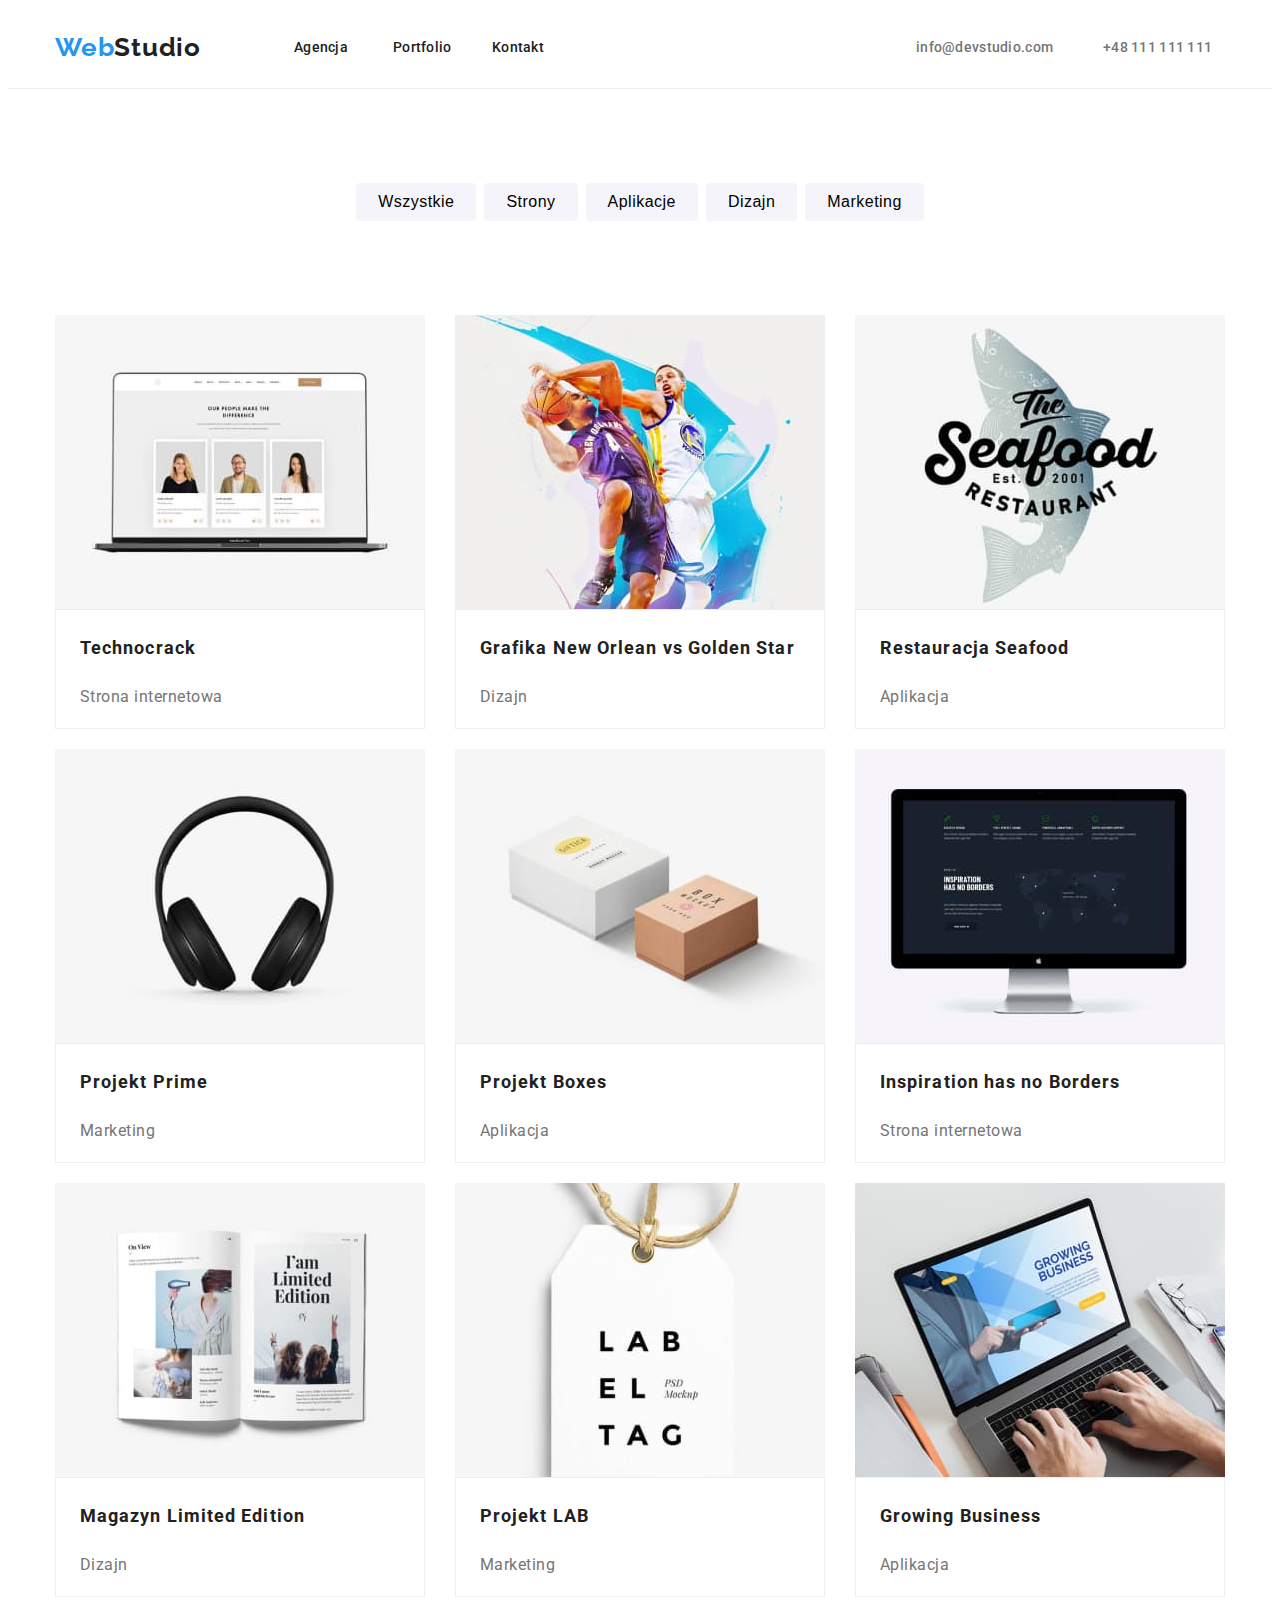
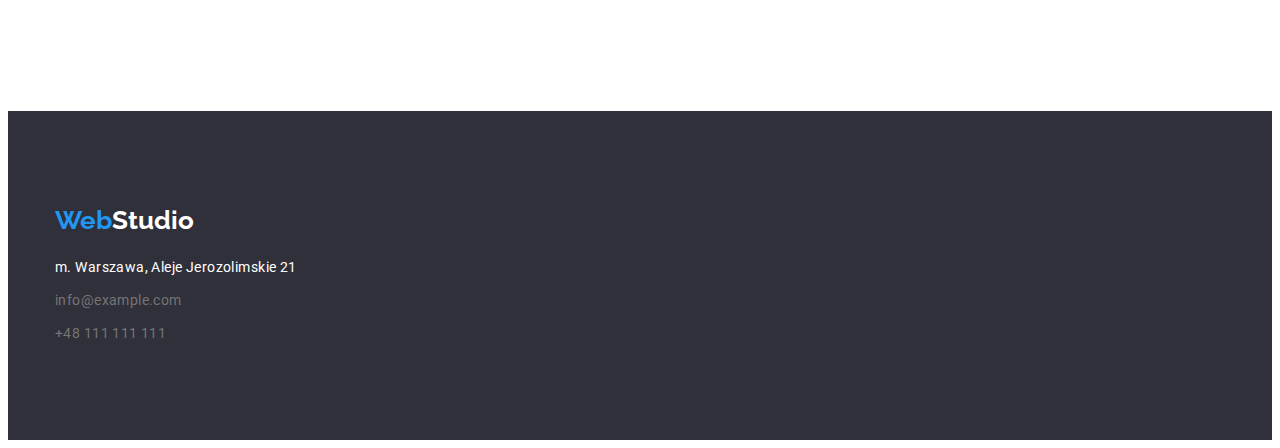
==== portfolio.html @ 7b8613ba "homework #4" ====
<!DOCTYPE html>
<html lang="pl">

<head>
    <meta charset="UTF-8" />
    <meta name="description" content="efektywne rozwiązania dla waszego biznesu" />
    <link rel="stylesheet" href="css/styles.css" />
    <link rel="preconnect" href="https://fonts.googleapis.com">
    <link rel="preconnect" href="https://fonts.gstatic.com" crossorigin>
    <link
        href="https://fonts.googleapis.com/css2?family=Raleway:wght@700&family=Roboto:wght@400;500;700;900&display=swap"
        rel="stylesheet">
    <title>WebStudio</title>
</head>

<body>
    <header class="header">
        <div class="container">
        <a class="logo-up link" href="index.html"><span class="logo-color">Web</span>Studio</a>
        <nav class="navigation">
            <ul class="menu-navigation">
                <li class="navigation-list-item">
                    <a class="menu-agency link" href="./index.html">Agencja</a>
                </li>
                <li class="navigation-list-item">
                    <a class="menu-portfolio link" href="./portfolio.html">Portfolio</a>
                </li>
                <li class="navigation-list-item">
                    <a class="menu-contact link" href="#">Kontakt</a>
                </li>
            </ul>
        </nav>
        <ul class="contact">
            <li><a class="contact-mail link" href="mailto:info@devstudio.com">info@devstudio.com</a></li>
            <li><a class="contact-tel link" href="tel:+48111111111">+48 111 111 111</a></li>
        </ul>
        </div>
    </header>
    <main>
        <section class="section btn-list">
            <div class="container">
            <ul class="button-list">
                <li class="button-list-item">
                    <button type="button" class="button-nav">Wszystkie</button>
                </li>
                <li class="button-list-item">
                    <button type="button" class="button-nav">Strony</button>
                </li>
                <li class="button-list-item">
                    <button type="button" class="button-nav">Aplikacje</button>
                </li>
                <li class="button-list-item">
                    <button type="button" class="button-nav">Dizajn</button>
                </li>
                <li class="button-list-item">
                    <button type="button" class="button-nav">Marketing</button>
                </li>
            </ul>
            </div>
        </section>

        <section class="section pic-list">
            <div class="container">
            <ul class="picture-list">
                <li class="picture-list-item">
                    <figure class="picture-list-card">
                        <img src="images/ourpeople.jpg" alt="ourpeople" width="370" height="294" />
                        <figcaption class="picture-title">Technocrack
                        <p class="picture-description">Strona internetowa</p>
                        </figcaption>
                    </figure>
                </li>
                <li class="picture-list">
                    <figure class="picture-list-card">
                        <img src="images/basketball.jpg" alt="basketball" width="370" height="294" />
                        <figcaption class="picture-title">Grafika New Orlean vs Golden Star
                        <p class="picture-description">Dizajn</p>
                        </figcaption>
                    </figure>
                </li>
                <li class="picture-list-item">
                    <figure class="picture-list-card">
                        <img src="images/seafood.jpg" alt="seafood" width="370" height="294" />
                        <figcaption class="picture-title">Restauracja Seafood
                        <p class="picture-description">Aplikacja</p>
                        </figcaption>
                    </figure>
                </li>
                <li class="picture-list-item">
                    <figure class="picture-list-card">
                        <img src="images/headphones.jpg" alt="headphones" width="370" height="294" />
                        <figcaption class="picture-title">Projekt Prime
                        <p class="picture-description">Marketing</p>
                        </figcaption>
                    </figure>
                </li>
                <li class="picture-list-item">
                    <figure class="picture-list-card">
                        <img src="images/boxes.jpg" alt="boxes" width="370" height="294" />
                        <figcaption class="picture-title">Projekt Boxes
                        <p class="picture-description">Aplikacja</p>
                        </figcaption>
                    </figure>
                </li>
                <li class="picture-list-item">
                    <figure class="picture-list-card">
                        <img src="images/monitor.jpg" alt="monitor" width="370" height="294" />
                        <figcaption class="picture-title">Inspiration has no Borders
                        <p class="picture-description">Strona internetowa</p>
                        </figcaption>
                    </figure>
                </li>
                <li class="picture-list-item">
                    <figure class="picture-list-card">
                        <img src="images/book.jpg" alt="book" width="370" height="294" />
                        <figcaption class="picture-title">Magazyn Limited Edition
                        <p class="picture-description">Dizajn</p>
                        </figcaption>
                    </figure>
                </li>
                <li class="picture-list-item">
                    <figure class="picture-list-card">
                        <img src="images/label.jpg" alt="label" width="370" height="294" />
                        <figcaption class="picture-title">Projekt LAB
                        <p class="picture-description">Marketing</p>
                        </figcaption>
                    </figure>
                </li>
                <li class="picture-list-item">
                    <figure class="picture-list-card">
                        <img src="images/typing.jpg" alt="typing" width="370" height="294" />
                        <figcaption class="picture-title">Growing Business
                        <p class="picture-description">Aplikacja</p>
                        </figcaption>
                    </figure>
                </li>
            </ul>
            </div>
        </section>
    </main>

    <footer class="footer section">
        <div class="container">
            <a href="index.html" class="logo-footer link">Web<span class="logo-color-footer">Studio</span></a>
            <address class="address">
                <ul class="address-list">
                    <li class="address-list-item">
                        <a class="address-list-nav link" href="https://goo.gl/maps/619juSkMD81R4xED9" target="_blank">m.
                            Warszawa, Aleje Jerozolimskie 21</a>
                    </li>
                    <li class="address-list-item">
                        <a class="address-list-mail link" href="mailto:info@example.com">info@example.com</a>
                    </li>
                    <li class="address-list-item">
                        <a class="address-list-tel link" href="tel:+48111111111">+48 111 111 111</a>
                    </li>
        </address>
    </footer>
</body>

</html>
---- css/styles.css ----
*,
*::before,
*::after {
  box-sizing: border-box;
}

:root {
  --main-font: 'Roboto', sans-serif;
  --secondary-font: 'Raleway', sans-serif;
  --main-color: #212121;
  --blue-color: #2196f3;
  --grey-color: #757575;
  --white-color: #ffffff;
  --header-border: #ececec;
  --title-background: #2f303a;
  --crew-background: #f5f4fa;
  --button-list-item-color: #f5f4fa;
  --picture-list-card-border: #eeeeee;
}

body {
  font-family: var(--main-font);
  color: var(--main-color);
}

figure {
  margin: 0;
  padding: 0;
  margin-block-start: 0;
  margin-block-end: 0;
  margin-inline-start: 0;
  margin-inline-end:0;
}

img {
  display: block;
}

h1,
h2,
h3 {
  margin: 0;
}

ul {
  margin: 0;
  padding: 0;
}

p {
  padding: 0;
}

.link {
  text-decoration: none;
}

.link:hover,
.link:focus {
  color: var(--blue-color);
}

.container {
  width: 1200px;
  padding: 0 15px;
  margin: 0 auto;
  align-items: center;
}

.section {
  padding-top: 94px;
  padding-bottom: 94px;
}

/* header */

.header {
  border-bottom: 1px solid var(--header-border);
}

.header .container {
  display: flex;
  background: var(--white-color);
}

.logo-up {
  padding-right: 93px;
  padding-top: 24px;
  padding-bottom: 25px;
  font-family: var(--secondary-font);
  font-weight: 700;
  font-size: 26px;
  line-height: 1.19;
  letter-spacing: 0.03em;
  color: var(--main-color);
}

.logo-color {
  color: var(--blue-color);
}

.menu-navigation {
  display: flex;
  padding-top: 32px;
  padding-bottom: 32px;
  list-style: none;
}

.navigation-list-item {
  width: 53px;
  height: 16px;
  font-weight: 500;
  font-size: 14px;
  line-height: 1.14;
  letter-spacing: 0.02em;
}

.navigation-list-item:not(:last-child) {
  margin-right: 46px;
}

.menu-agency,
.menu-portfolio,
.menu-contact {
  color: var(--main-color);
}

.contact {
  display: flex;
  list-style: none;
  font-weight: 500;
  font-size: 14px;
  line-height: 1.14;
}

.contact-mail {
  padding-top: 24px;
  padding-bottom: 25px;
  padding-left: 371px;
  width: 135px;
  height: 16px;
  letter-spacing: 0.02em;
  color: var(--grey-color);
}

.contact-tel {
  padding-left: 50px;
  width: 110px;
  height: 16px;
  letter-spacing: 0.02em;
  color: var(--grey-color);
}

/* header-end */

/* main */

.title {
  padding-top: 200px;
  padding-bottom: 200px;
  display: flex;
  flex-direction: column;
  background: var(--title-background);
}

.title-info {
  width: 696px;
  padding-bottom: 30px;
  margin-left: 252px;
  font-weight: 900;
  font-size: 44px;
  line-height: 1.36;
  text-align: center;
  letter-spacing: 0.06em;
  text-transform: uppercase;
  color: var(--white-color);
}

.order-button {
  width: 200px;
  height: 50px;
  margin-left: 500px;
  align-items: center;
  color: var(--white-color);
  background: var(--blue-color);
  box-shadow: 0px 4px 4px rgba(0, 0, 0, 0.15);
  border-radius: 4px;
  font-weight: 700;
  font-size: 16px;
  line-height: 1.87;
  letter-spacing: 0.06em;
  cursor: pointer;
}

.order-button:focus {
  color: var(--white-color);
}

/* main-end */

/* lorem */

.lorem-list {
  margin-left: -10px;
  margin-right: 10px;
  display: flex;
}

.lorem-list {
  list-style: none;
}

.lorem-list-title {
  font-weight: 700;
  font-size: 14px;
  line-height: 1.17;
  letter-spacing: 0.03em;
  text-transform: uppercase;
}

.lorem-list-content {
  font-weight: 400;
  font-size: 14px;
  line-height: 1.71;
  letter-spacing: 0.03em;
  text-transform: none;
  color: var(--grey-color);
}

.lorem-list-item:not(:last-child) {
  padding-right: 30px;
}

/* lorem-end */

/* about */

.about {
  padding-top: 0px;
}

.about .about-list {
  margin-left: -30px;
  margin-top: 50px;
  justify-content: space-evenly;
  display: flex;
}

.about-title {
  margin-left: 424px;
  font-size: 36px;
  line-height: 1.17;
  letter-spacing: 0.03em;
}

.about-list-item {
  display: inline-flex;
  flex-basis: calc(100%/3-30px);
  list-style: none;
}

/* about-end */

/* crew */

.crew {
  background: var(--crew-background);
}

.crew-title {
  margin-bottom: 50px;
  font-size: 36px;
  line-height: 1.17;
  text-align: center;
  letter-spacing: 0.03em;
}

.crew-list {
  margin-left: -30px;
  display: flex;
  justify-content: space-evenly;
  list-style: none;
}

.crew-list-title {
  font-size: 36px;
  line-height: 1.17;
  letter-spacing: 0.03em;
}

.crew-list-item {
  flex-basis: calc(100%/4-30px);
}

.crew-name {
  padding-top: 30px;
  font-weight: 500;
  font-size: 16px;
  line-height: 1.19;
  text-align: center;
  letter-spacing: 0.03em;
}

.crew-occupation {
  font-weight: 400;
  font-size: 16px;
  line-height: 1.19;
  text-align: center;
  letter-spacing: 0.03em;
  color: var(--grey-color);
}

.crew-list-card {
  height: 368px;
  background-color: var(--white-color);
  box-shadow: 0px 1px 3px rgba(0, 0, 0, 0.12), 0px 1px 1px rgba(0, 0, 0, 0.14), 0px 2px 1px rgba(0, 0, 0, 0.2);
  border-radius: 0px 0px 4px 4px;
}

/* crew-end */

/* btn-section */

.btn-list {
  display: flex;
}

.button-list {
  display: flex;
  justify-content: center;
  list-style: none;
}

.button-list-item:not(:last-child) {
  padding-right: 8px;
}

.button-nav {
  padding: 6px 22px;
  font-weight: 500;
  font-size: 16px;
  line-height: 1.63;
  text-align: center;
  letter-spacing: 0.03em;
  border-radius: 4px;
  border: transparent;
  cursor: pointer;
  background: var(--button-list-item-color);
}

.button-nav:hover,
.button-nav:focus {
  color: var(--white-color);
  background-color: var(--blue-color);
}

/* btn-section-end */

/* pic-list */

.pic-list {
  padding-top: 0px;
  display: flex;
}

.picture-list {
  display: flex;
  justify-content: space-between;
  flex-wrap: wrap;
  list-style: none;
}

.picture-list-item {
  padding-bottom: 30px;
}

.picture-title {
  padding-left: 24px;
  padding-top: 20px;
  font-weight: 700;
  font-size: 18px;
  line-height: 2;
  letter-spacing: 0.06em;
  background: var(--white-color);
  border: 1px solid var(--picture-list-card-border);
  box-sizing: border-box;
}

.picture-list-card {
  height: 404px;
  background: var(--white-color);
}

.picture-description {
  font-weight: 400;
  font-size: 16px;
  line-height: 1.88;
  letter-spacing: 0.03em;
  color: var(--grey-color);
}

/* pic-list-end */

/* footer */

.footer {
  background-color: #2f303a;
}

.address {
  display: block;
}

.logo-footer {
  font-family: var(--secondary-font);
  font-weight: 700;
  font-size: 26px;
  line-height: 1.19;
  letter-spacing: 0.03;
  color: var(--blue-color);
}

.logo-color-footer {
  color: var(--white-color);
}

.address-list {
  margin-top: 20px;
  list-style: none;
}

.address-list-item {
  margin-top: 9px;
  font-size: 14px;
  line-height: 1.71;
  letter-spacing: 0.03em;
}

.address-list-nav {
  font-style: normal;
  color: var(--white-color);
}

.address-list-mail,
.address-list-tel {
  font-style: normal;
  color: var(--grey-color);
}

/* footer-end */
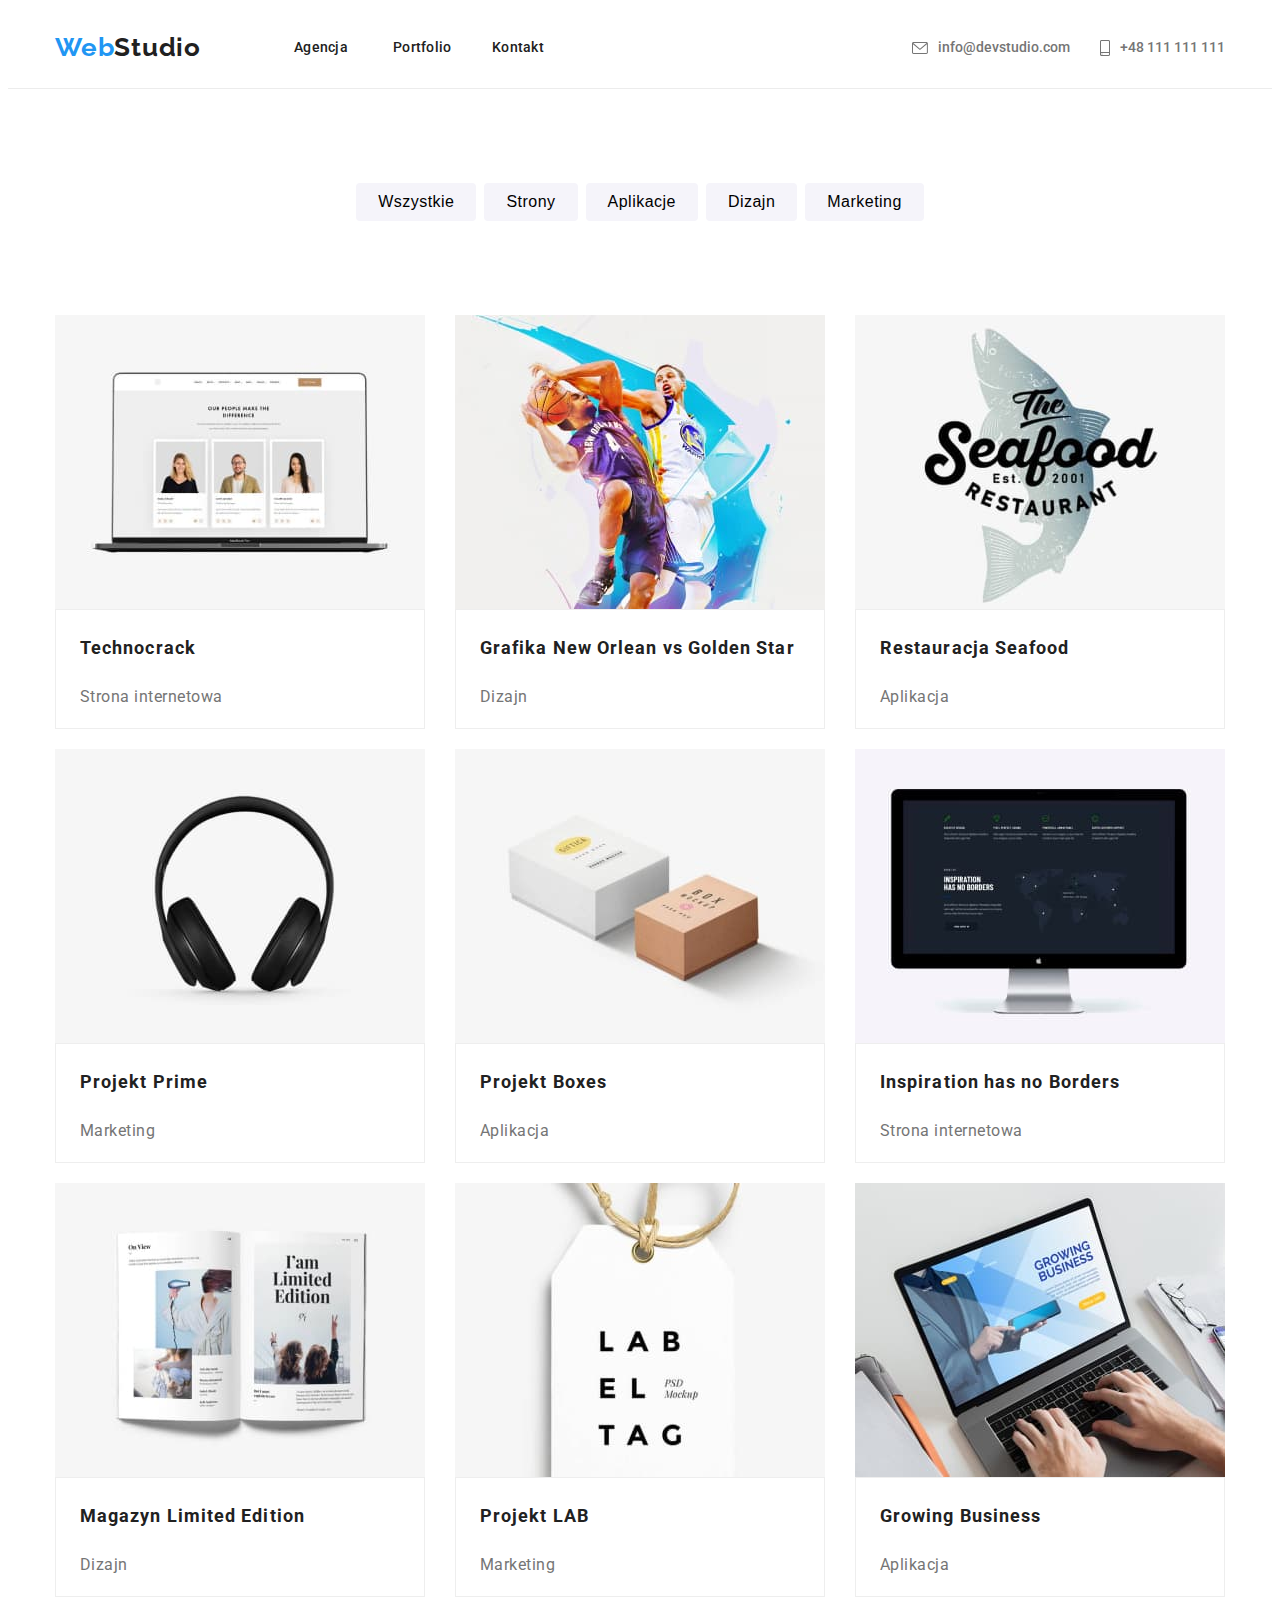
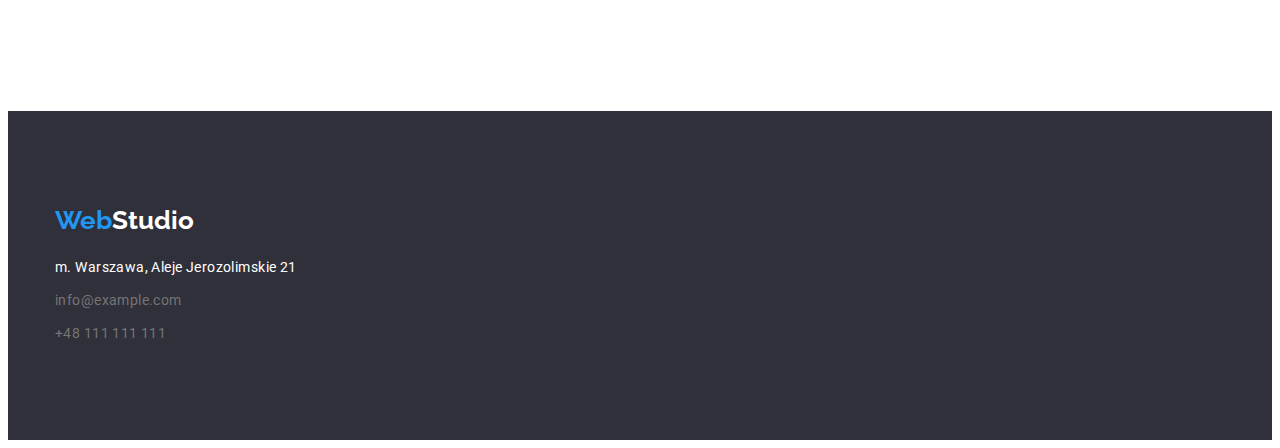
==== commit 35424d97: "social-icons" ====
--- a/portfolio.html
+++ b/portfolio.html
@@ -16,24 +16,34 @@
 <body>
     <header class="header">
         <div class="container">
-        <a class="logo-up link" href="index.html"><span class="logo-color">Web</span>Studio</a>
-        <nav class="navigation">
-            <ul class="menu-navigation">
-                <li class="navigation-list-item">
-                    <a class="menu-agency link" href="./index.html">Agencja</a>
-                </li>
-                <li class="navigation-list-item">
-                    <a class="menu-portfolio link" href="./portfolio.html">Portfolio</a>
-                </li>
-                <li class="navigation-list-item">
-                    <a class="menu-contact link" href="#">Kontakt</a>
-                </li>
+            <a class="logo-up link" href="index.html"><span class="logo-color">Web</span>Studio</a>
+            <nav class="navigation">
+                <ul class="menu-navigation">
+                    <li class="navigation-list-item">
+                        <a class="menu-agency link" href="./index.html">Agencja</a>
+                    </li>
+                    <li class="navigation-list-item">
+                        <a class="menu-portfolio link" href="./portfolio.html">Portfolio</a>
+                    </li>
+                    <li class="navigation-list-item">
+                        <a class="menu-contact link" href="#">Kontakt</a>
+                    </li>
+                </ul>
+            </nav>
+            <a class="contact-mail link" href="mailto:info@devstudio.com">
+                <svg class="icon-mail" width="16" height="12">
+                    <use href="../images/icons.svg#envelope"></use>
+                </svg>
+                info@devstudio.com
+            </a>
+            <a class="contact-tel link" href="tel:+48111111111">
+                <svg class="icon-tel" width="10" height="16">
+                    <use href="../images/icons.svg#smartphone"></use>
+                </svg>
+                +48 111 111 111
+            </a>
+            </li>
             </ul>
-        </nav>
-        <ul class="contact">
-            <li><a class="contact-mail link" href="mailto:info@devstudio.com">info@devstudio.com</a></li>
-            <li><a class="contact-tel link" href="tel:+48111111111">+48 111 111 111</a></li>
-        </ul>
         </div>
     </header>
     <main>
--- a/css/styles.css
+++ b/css/styles.css
@@ -12,10 +12,12 @@
   --grey-color: #757575;
   --white-color: #ffffff;
   --header-border: #ececec;
-  --title-background: #2f303a;
+  --title-bg-overlay: #2f303a;
   --crew-background: #f5f4fa;
   --button-list-item-color: #f5f4fa;
+  --icon-background: #f5f4fa;
   --picture-list-card-border: #eeeeee;
+  --social-icon: #AFB1B8;
 }
 
 body {
@@ -125,30 +127,32 @@
   color: var(--main-color);
 }
 
-.contact {
-  display: flex;
-  list-style: none;
+.contact-mail,
+.contact-tel {
+  display: flex;
   font-weight: 500;
   font-size: 14px;
   line-height: 1.14;
+  text-decoration: none;
+  color: var(--grey-color);
+  fill: var(--grey-color)
+}
+
+.contact-mail:hover,
+.contact-tel:hover {
+  fill: var(--blue-color);
 }
 
 .contact-mail {
-  padding-top: 24px;
-  padding-bottom: 25px;
-  padding-left: 371px;
-  width: 135px;
-  height: 16px;
-  letter-spacing: 0.02em;
-  color: var(--grey-color);
-}
-
-.contact-tel {
-  padding-left: 50px;
-  width: 110px;
-  height: 16px;
-  letter-spacing: 0.02em;
-  color: var(--grey-color);
+  margin-left: auto;
+  align-items: center;
+  margin-right: 30px;
+}
+
+
+.icon-mail,
+.icon-tel {
+  margin-right: 10px;
 }
 
 /* header-end */
@@ -156,11 +160,16 @@
 /* main */
 
 .title {
+  background-image: linear-gradient(
+    rgba(47, 48, 58, 0.4),
+    rgba(47, 48, 58, 0.4)),
+    url('../images/background.png');
+  background-size: cover;
+  background-repeat: no-repeat;
+  display: flex;
+  flex-direction: column;
   padding-top: 200px;
   padding-bottom: 200px;
-  display: flex;
-  flex-direction: column;
-  background: var(--title-background);
 }
 
 .title-info {
@@ -203,11 +212,8 @@
 .lorem-list {
   margin-left: -10px;
   margin-right: 10px;
-  display: flex;
-}
-
-.lorem-list {
-  list-style: none;
+  list-style: none;
+  display: flex;
 }
 
 .lorem-list-title {
@@ -216,6 +222,17 @@
   line-height: 1.17;
   letter-spacing: 0.03em;
   text-transform: uppercase;
+}
+
+.lorem-icon {
+  width: 270px;
+  height: 120px;
+  margin-bottom: 30px;
+  display: flex;
+  align-items: center;
+  justify-content: center;
+  background-color: var(--icon-background);
+  border-radius: 4px;
 }
 
 .lorem-list-content {
@@ -311,12 +328,31 @@
 }
 
 .crew-list-card {
-  height: 368px;
+  height: 428px;
   background-color: var(--white-color);
   box-shadow: 0px 1px 3px rgba(0, 0, 0, 0.12), 0px 1px 1px rgba(0, 0, 0, 0.14), 0px 2px 1px rgba(0, 0, 0, 0.2);
   border-radius: 0px 0px 4px 4px;
 }
 
+.social-icon a {
+  display: inline-flex;
+  margin: auto;
+  }
+
+.social-icon-link {
+  width: 44px;
+  height: 44px;
+  display: flex;
+  align-items: center;
+  justify-content: space-evenly;
+  border-radius: 50%;
+  fill: var(--social-icon);
+}
+
+.social-icon-link:hover{
+  fill:var(--white-color);
+  background-color: var(--blue-color);
+}
 /* crew-end */
 
 /* btn-section */
@@ -447,4 +483,4 @@
   color: var(--grey-color);
 }
 
-/* footer-end */+/* footer-end */
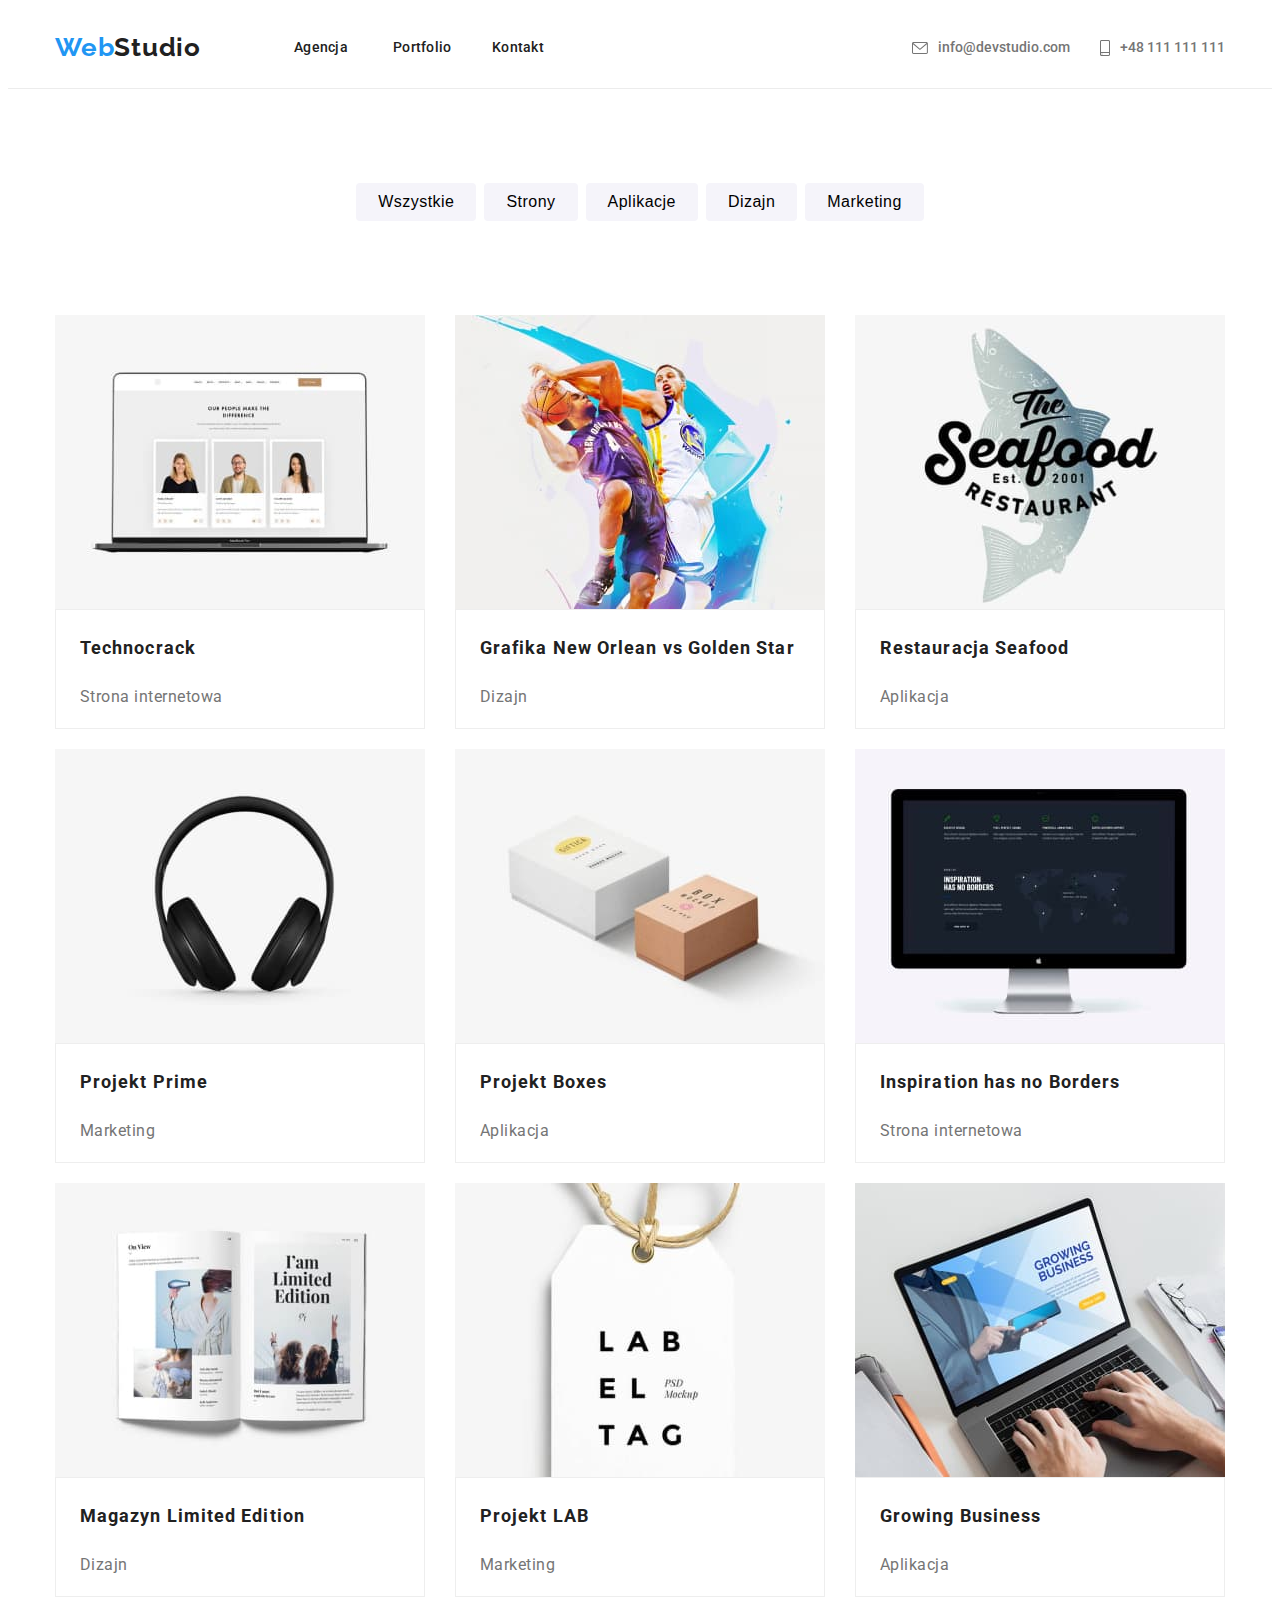
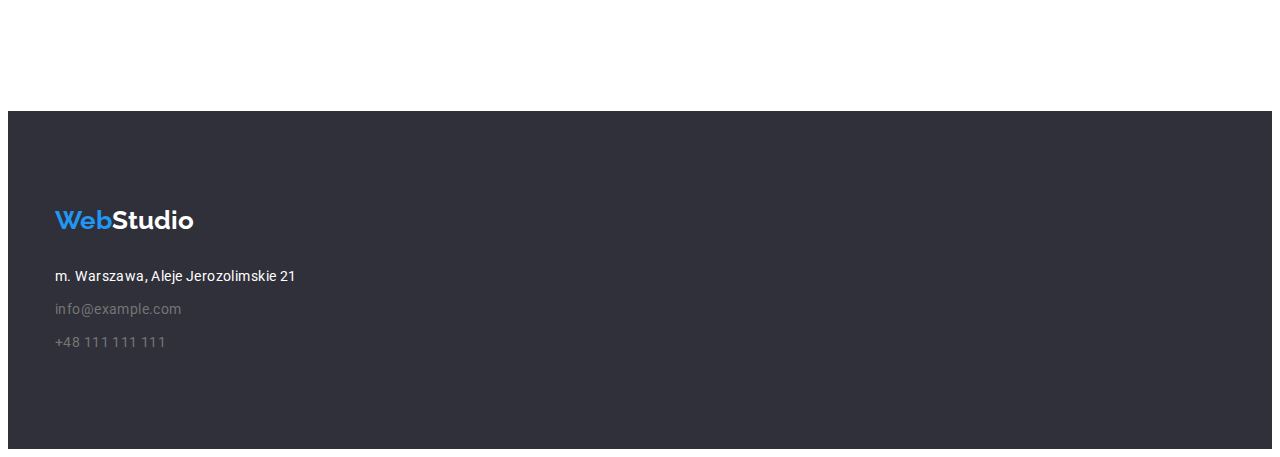
==== commit 4b55da79: "aktualna wersja" ====
--- a/portfolio.html
+++ b/portfolio.html
@@ -32,13 +32,13 @@
             </nav>
             <a class="contact-mail link" href="mailto:info@devstudio.com">
                 <svg class="icon-mail" width="16" height="12">
-                    <use href="../images/icons.svg#envelope"></use>
+                    <use href="./images/icons.svg#envelope"></use>
                 </svg>
                 info@devstudio.com
             </a>
             <a class="contact-tel link" href="tel:+48111111111">
                 <svg class="icon-tel" width="10" height="16">
-                    <use href="../images/icons.svg#smartphone"></use>
+                    <use href="./images/icons.svg#smartphone"></use>
                 </svg>
                 +48 111 111 111
             </a>
--- a/css/styles.css
+++ b/css/styles.css
@@ -18,6 +18,8 @@
   --icon-background: #f5f4fa;
   --picture-list-card-border: #eeeeee;
   --social-icon: #AFB1B8;
+  --clients-icon: #AFB1B8;
+  --footer-social-icons: rgba(255, 255, 255, 0.1);
 }
 
 body {
@@ -40,7 +42,9 @@
 
 h1,
 h2,
-h3 {
+h3,
+h4,
+h5 {
   margin: 0;
 }
 
@@ -353,8 +357,47 @@
   fill:var(--white-color);
   background-color: var(--blue-color);
 }
+
 /* crew-end */
 
+/* clients */
+
+.our-clients-title {
+  margin-bottom: 50px;
+  font-size: 36px;
+  font-weight: 700;
+  line-height: 1.17;
+  text-align: center;
+  letter-spacing: 0.03em;
+}
+
+.clients-list {
+  margin-left: -30px;
+  display: flex;
+  justify-content: space-evenly;
+  list-style: none;
+}
+
+.clients-list-link {
+  width: 170px;
+  height: 92px;
+  display: flex;
+  align-items: center;
+  justify-content: center;
+  fill: var(--social-icon);
+  border: 1px solid var(--clients-icon);
+  border-radius: 4px;
+}
+
+.clients-list-link:hover,
+.clients-list-link:focus {
+  border-color: var(--blue-color);
+  fill: var(--blue-color);
+}
+
+/* our-clients-end */
+
+/* portfolio */
 /* btn-section */
 
 .btn-list {
@@ -388,6 +431,9 @@
 .button-nav:focus {
   color: var(--white-color);
   background-color: var(--blue-color);
+  box-shadow: 0px 3px 1px rgba(0, 0, 0, 0.1),
+              0px 1px 2px rgba(0, 0, 0, 0.08),
+              0px 2px 2px rgba(0, 0, 0, 0.12);
 }
 
 /* btn-section-end */
@@ -427,6 +473,12 @@
   background: var(--white-color);
 }
 
+.picture-list-card:hover {
+  box-shadow: 0px 1px 1px rgba(0, 0, 0, 0.12),
+              0px 4px 4px rgba(0, 0, 0, 0.06),
+              1px 4px 6px rgba(0, 0, 0, 0.16);
+}
+
 .picture-description {
   font-weight: 400;
   font-size: 16px;
@@ -436,15 +488,21 @@
 }
 
 /* pic-list-end */
+/* portfolio-end */
 
 /* footer */
+
+.footer-container {
+  display: flex;
+}
 
 .footer {
   background-color: #2f303a;
 }
 
 .address {
-  display: block;
+  display: flex;
+  flex-direction: column;
 }
 
 .logo-footer {
@@ -483,4 +541,56 @@
   color: var(--grey-color);
 }
 
+.footer-left-title {
+  margin-bottom: 20px;
+  font-size: 14px;
+  font-weight: 700;
+  line-height: 1.14;
+  text-transform: uppercase;
+  color: var(--white-color);
+}
+
+.footer-left {
+  margin-left: 70px;
+  margin-top: -30px;
+  display: flex;
+  align-content: center;
+  flex-direction: column;
+  margin-bottom: 20px;
+}
+
+.footer-social-list {
+  display: inline-flex;
+  justify-content: space-evenly;
+  list-style: none;
+}
+
+.footer-social-item {
+  display: flex;
+  align-items: center;
+  justify-content: center;
+}
+
+.footer-social-link {
+  width: 44px;
+  height: 44px;
+  display: inline-flex;
+  align-items: center;
+  justify-content: center;
+  text-decoration: none;
+  fill: var(--white-color);
+  background-color: var(--footer-social-icons);
+  border-radius: 50%;
+}
+
+.footer-social-item:not(:last-child) {
+  padding-right: 10px;
+}
+
+.footer-social-link:hover,
+.footer-social-link:active {
+  fill: var(--white-color);
+  background-color: var(--blue-color);
+}
+
 /* footer-end */
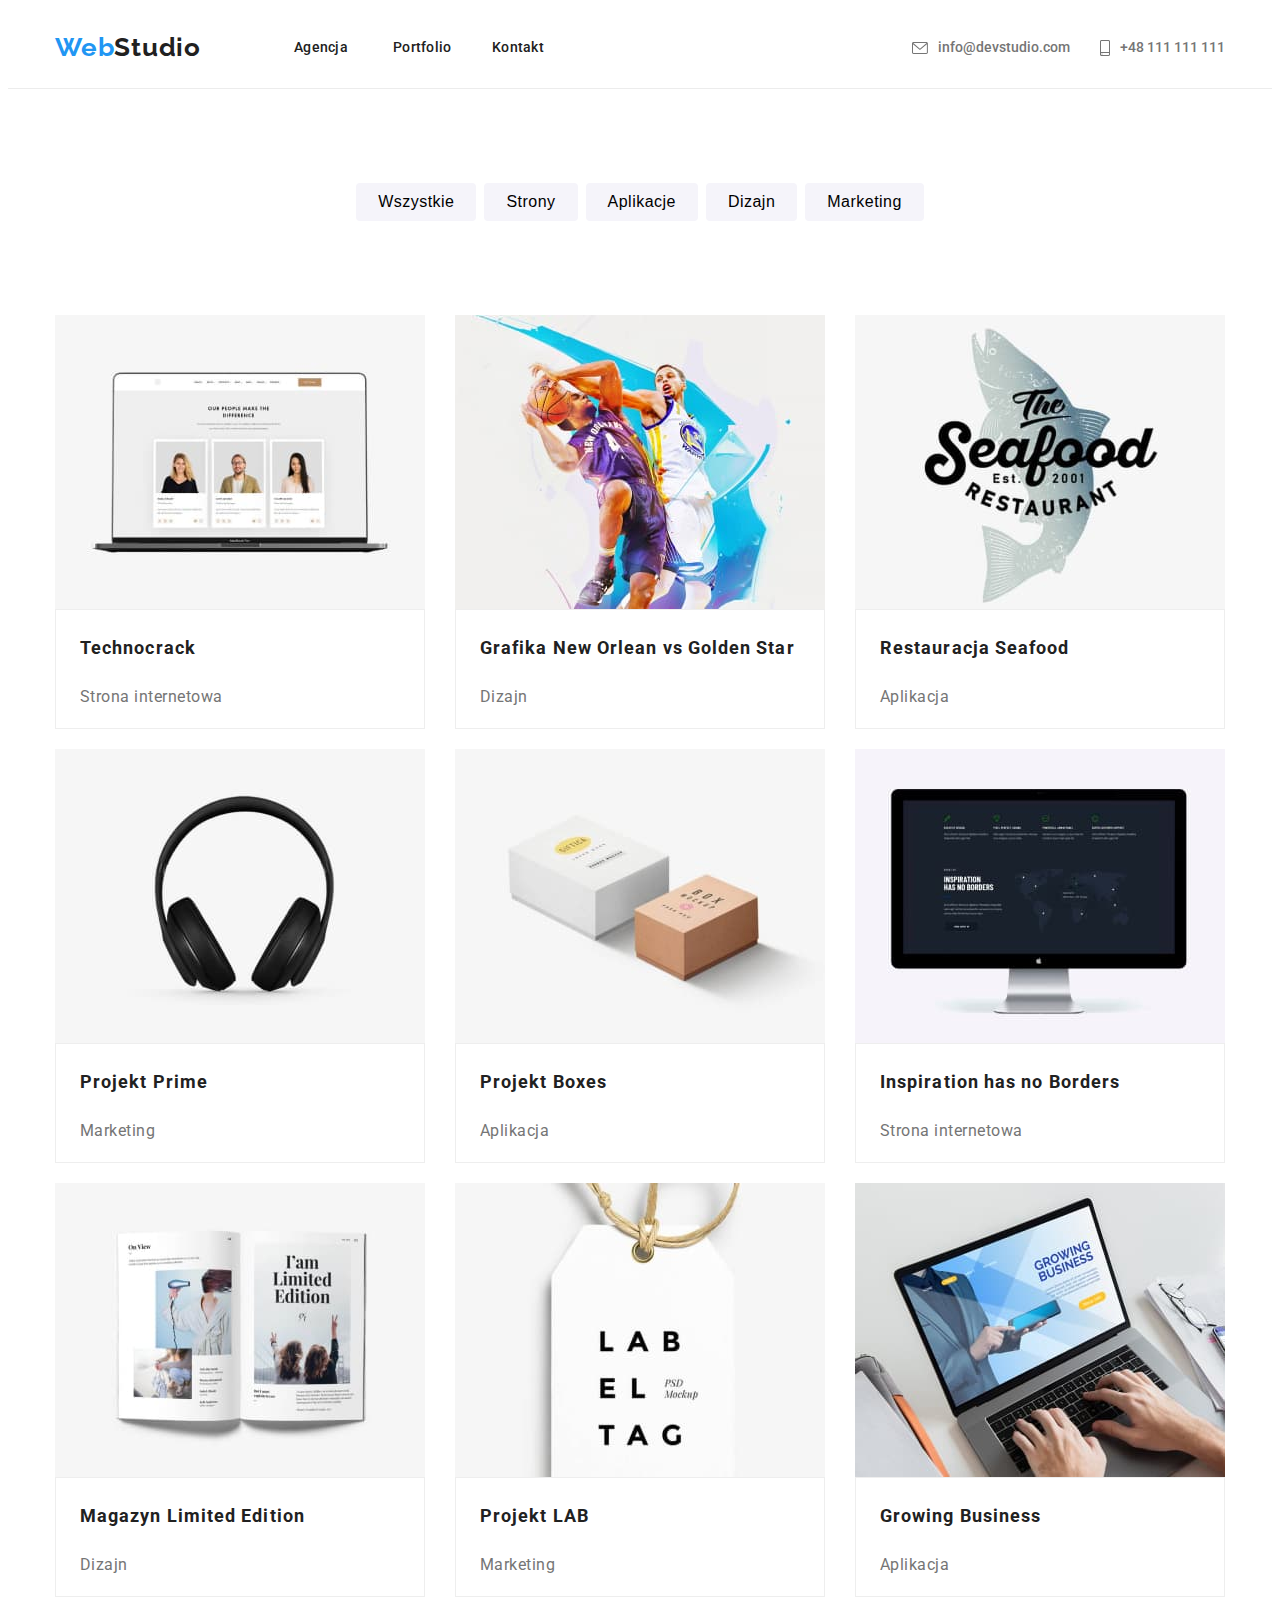
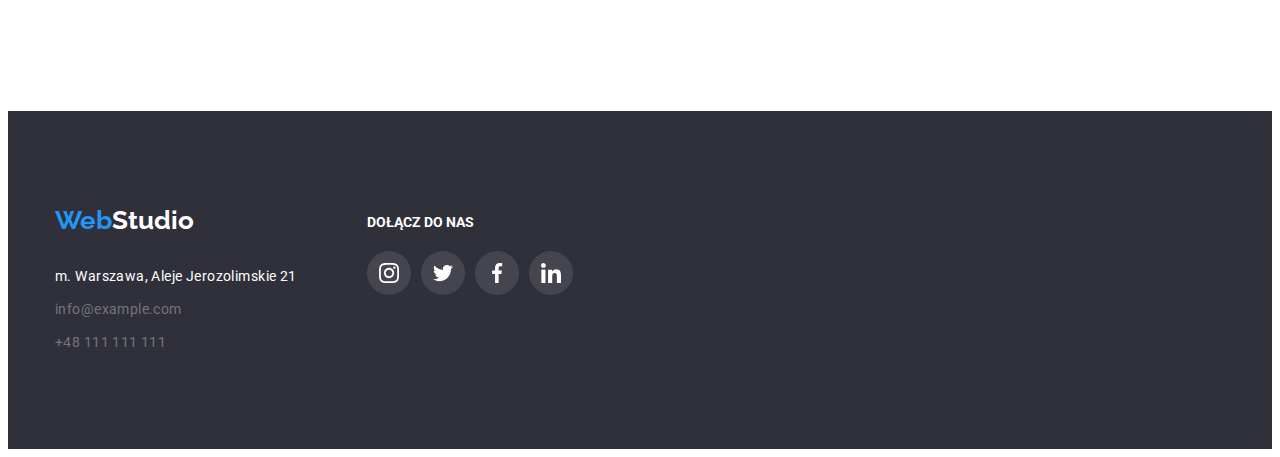
==== commit 2e27a32b: "aktualna wersja" ====
--- a/portfolio.html
+++ b/portfolio.html
@@ -49,123 +49,164 @@
     <main>
         <section class="section btn-list">
             <div class="container">
-            <ul class="button-list">
-                <li class="button-list-item">
-                    <button type="button" class="button-nav">Wszystkie</button>
-                </li>
-                <li class="button-list-item">
-                    <button type="button" class="button-nav">Strony</button>
-                </li>
-                <li class="button-list-item">
-                    <button type="button" class="button-nav">Aplikacje</button>
-                </li>
-                <li class="button-list-item">
-                    <button type="button" class="button-nav">Dizajn</button>
-                </li>
-                <li class="button-list-item">
-                    <button type="button" class="button-nav">Marketing</button>
-                </li>
-            </ul>
+                <ul class="button-list">
+                    <li class="button-list-item">
+                        <button type="button" class="button-nav">Wszystkie</button>
+                    </li>
+                    <li class="button-list-item">
+                        <button type="button" class="button-nav">Strony</button>
+                    </li>
+                    <li class="button-list-item">
+                        <button type="button" class="button-nav">Aplikacje</button>
+                    </li>
+                    <li class="button-list-item">
+                        <button type="button" class="button-nav">Dizajn</button>
+                    </li>
+                    <li class="button-list-item">
+                        <button type="button" class="button-nav">Marketing</button>
+                    </li>
+                </ul>
             </div>
         </section>
 
         <section class="section pic-list">
             <div class="container">
-            <ul class="picture-list">
-                <li class="picture-list-item">
-                    <figure class="picture-list-card">
-                        <img src="images/ourpeople.jpg" alt="ourpeople" width="370" height="294" />
-                        <figcaption class="picture-title">Technocrack
-                        <p class="picture-description">Strona internetowa</p>
-                        </figcaption>
-                    </figure>
-                </li>
-                <li class="picture-list">
-                    <figure class="picture-list-card">
-                        <img src="images/basketball.jpg" alt="basketball" width="370" height="294" />
-                        <figcaption class="picture-title">Grafika New Orlean vs Golden Star
-                        <p class="picture-description">Dizajn</p>
-                        </figcaption>
-                    </figure>
-                </li>
-                <li class="picture-list-item">
-                    <figure class="picture-list-card">
-                        <img src="images/seafood.jpg" alt="seafood" width="370" height="294" />
-                        <figcaption class="picture-title">Restauracja Seafood
-                        <p class="picture-description">Aplikacja</p>
-                        </figcaption>
-                    </figure>
-                </li>
-                <li class="picture-list-item">
-                    <figure class="picture-list-card">
-                        <img src="images/headphones.jpg" alt="headphones" width="370" height="294" />
-                        <figcaption class="picture-title">Projekt Prime
-                        <p class="picture-description">Marketing</p>
-                        </figcaption>
-                    </figure>
-                </li>
-                <li class="picture-list-item">
-                    <figure class="picture-list-card">
-                        <img src="images/boxes.jpg" alt="boxes" width="370" height="294" />
-                        <figcaption class="picture-title">Projekt Boxes
-                        <p class="picture-description">Aplikacja</p>
-                        </figcaption>
-                    </figure>
-                </li>
-                <li class="picture-list-item">
-                    <figure class="picture-list-card">
-                        <img src="images/monitor.jpg" alt="monitor" width="370" height="294" />
-                        <figcaption class="picture-title">Inspiration has no Borders
-                        <p class="picture-description">Strona internetowa</p>
-                        </figcaption>
-                    </figure>
-                </li>
-                <li class="picture-list-item">
-                    <figure class="picture-list-card">
-                        <img src="images/book.jpg" alt="book" width="370" height="294" />
-                        <figcaption class="picture-title">Magazyn Limited Edition
-                        <p class="picture-description">Dizajn</p>
-                        </figcaption>
-                    </figure>
-                </li>
-                <li class="picture-list-item">
-                    <figure class="picture-list-card">
-                        <img src="images/label.jpg" alt="label" width="370" height="294" />
-                        <figcaption class="picture-title">Projekt LAB
-                        <p class="picture-description">Marketing</p>
-                        </figcaption>
-                    </figure>
-                </li>
-                <li class="picture-list-item">
-                    <figure class="picture-list-card">
-                        <img src="images/typing.jpg" alt="typing" width="370" height="294" />
-                        <figcaption class="picture-title">Growing Business
-                        <p class="picture-description">Aplikacja</p>
-                        </figcaption>
-                    </figure>
-                </li>
-            </ul>
+                <ul class="picture-list">
+                    <li class="picture-list-item">
+                        <figure class="picture-list-card">
+                            <img src="images/ourpeople.jpg" alt="ourpeople" width="370" height="294" />
+                            <figcaption class="picture-title">Technocrack
+                                <p class="picture-description">Strona internetowa</p>
+                            </figcaption>
+                        </figure>
+                    </li>
+                    <li class="picture-list">
+                        <figure class="picture-list-card">
+                            <img src="images/basketball.jpg" alt="basketball" width="370" height="294" />
+                            <figcaption class="picture-title">Grafika New Orlean vs Golden Star
+                                <p class="picture-description">Dizajn</p>
+                            </figcaption>
+                        </figure>
+                    </li>
+                    <li class="picture-list-item">
+                        <figure class="picture-list-card">
+                            <img src="images/seafood.jpg" alt="seafood" width="370" height="294" />
+                            <figcaption class="picture-title">Restauracja Seafood
+                                <p class="picture-description">Aplikacja</p>
+                            </figcaption>
+                        </figure>
+                    </li>
+                    <li class="picture-list-item">
+                        <figure class="picture-list-card">
+                            <img src="images/headphones.jpg" alt="headphones" width="370" height="294" />
+                            <figcaption class="picture-title">Projekt Prime
+                                <p class="picture-description">Marketing</p>
+                            </figcaption>
+                        </figure>
+                    </li>
+                    <li class="picture-list-item">
+                        <figure class="picture-list-card">
+                            <img src="images/boxes.jpg" alt="boxes" width="370" height="294" />
+                            <figcaption class="picture-title">Projekt Boxes
+                                <p class="picture-description">Aplikacja</p>
+                            </figcaption>
+                        </figure>
+                    </li>
+                    <li class="picture-list-item">
+                        <figure class="picture-list-card">
+                            <img src="images/monitor.jpg" alt="monitor" width="370" height="294" />
+                            <figcaption class="picture-title">Inspiration has no Borders
+                                <p class="picture-description">Strona internetowa</p>
+                            </figcaption>
+                        </figure>
+                    </li>
+                    <li class="picture-list-item">
+                        <figure class="picture-list-card">
+                            <img src="images/book.jpg" alt="book" width="370" height="294" />
+                            <figcaption class="picture-title">Magazyn Limited Edition
+                                <p class="picture-description">Dizajn</p>
+                            </figcaption>
+                        </figure>
+                    </li>
+                    <li class="picture-list-item">
+                        <figure class="picture-list-card">
+                            <img src="images/label.jpg" alt="label" width="370" height="294" />
+                            <figcaption class="picture-title">Projekt LAB
+                                <p class="picture-description">Marketing</p>
+                            </figcaption>
+                        </figure>
+                    </li>
+                    <li class="picture-list-item">
+                        <figure class="picture-list-card">
+                            <img src="images/typing.jpg" alt="typing" width="370" height="294" />
+                            <figcaption class="picture-title">Growing Business
+                                <p class="picture-description">Aplikacja</p>
+                            </figcaption>
+                        </figure>
+                    </li>
+                </ul>
             </div>
         </section>
     </main>
 
     <footer class="footer section">
-        <div class="container">
-            <a href="index.html" class="logo-footer link">Web<span class="logo-color-footer">Studio</span></a>
-            <address class="address">
-                <ul class="address-list">
-                    <li class="address-list-item">
-                        <a class="address-list-nav link" href="https://goo.gl/maps/619juSkMD81R4xED9" target="_blank">m.
-                            Warszawa, Aleje Jerozolimskie 21</a>
-                    </li>
-                    <li class="address-list-item">
-                        <a class="address-list-mail link" href="mailto:info@example.com">info@example.com</a>
-                    </li>
-                    <li class="address-list-item">
-                        <a class="address-list-tel link" href="tel:+48111111111">+48 111 111 111</a>
-                    </li>
-        </address>
+        <div class="container footer-container">
+            <div class="footer-address">
+                <a href="index.html" class="logo-footer link">Web<span class="logo-color-footer">Studio</span></a>
+                <address class="address">
+                    <ul class="address-list">
+                        <li class="address-list-item">
+                            <a class="address-list-nav link" href="https://goo.gl/maps/619juSkMD81R4xED9"
+                                target="_blank">
+                                m. Warszawa, Aleje Jerozolimskie 21
+                            </a>
+                        </li>
+                        <li class="address-list-item">
+                            <a class="address-list-mail link" href="mailto:info@example.com">info@example.com</a>
+                        </li>
+                        <li class="address-list-item">
+                            <a class="address-list-tel link" href="tel:+48111111111">+48 111 111 111</a>
+                        </li>
+                    </ul>
+                </address>
+            </div>
+            <div class="footer-left">
+                <h5 class="footer-left-title">
+                    dołącz do nas
+                </h5>
+                <ul class="footer-social-list">
+                    <li class="footer-social-item">
+                        <a class="footer-social-link link" href="https://instagram.com/" target="_blank">
+                            <svg class="instagram" width="20" height="20">
+                                <use href="./images/icons.svg#instagram"></use>
+                            </svg>
+                        </a>
+                    </li>
+                    <li class="footer-social-item">
+                        <a class="footer-social-link link" href="https://twitter.com/" target="_blank">
+                            <svg class="twitter" width="20" height="20">
+                                <use href="./images/icons.svg#twitter"></use>
+                            </svg>
+                        </a>
+                    </li>
+                    <li class="footer-social-item">
+                        <a class="footer-social-link link" href="https://facebook.com/" target="_blank">
+                            <svg class="facebook" width="20" height="20">
+                                <use href="./images/icons.svg#facebook"></use>
+                            </svg>
+                        </a>
+                    </li>
+                    <li class="footer-social-item">
+                        <a class="footer-social-link link" href="https://linkedin.com/" target="_blank">
+                            <svg class="linkedin" width="20" height="20">
+                                <use href="./images/icons.svg#linkedin"></use>
+                            </svg>
+                        </a>
+                    </li>
+                </ul>
+            </div>
+        </div>
     </footer>
 </body>
 
-</html>
+</html>